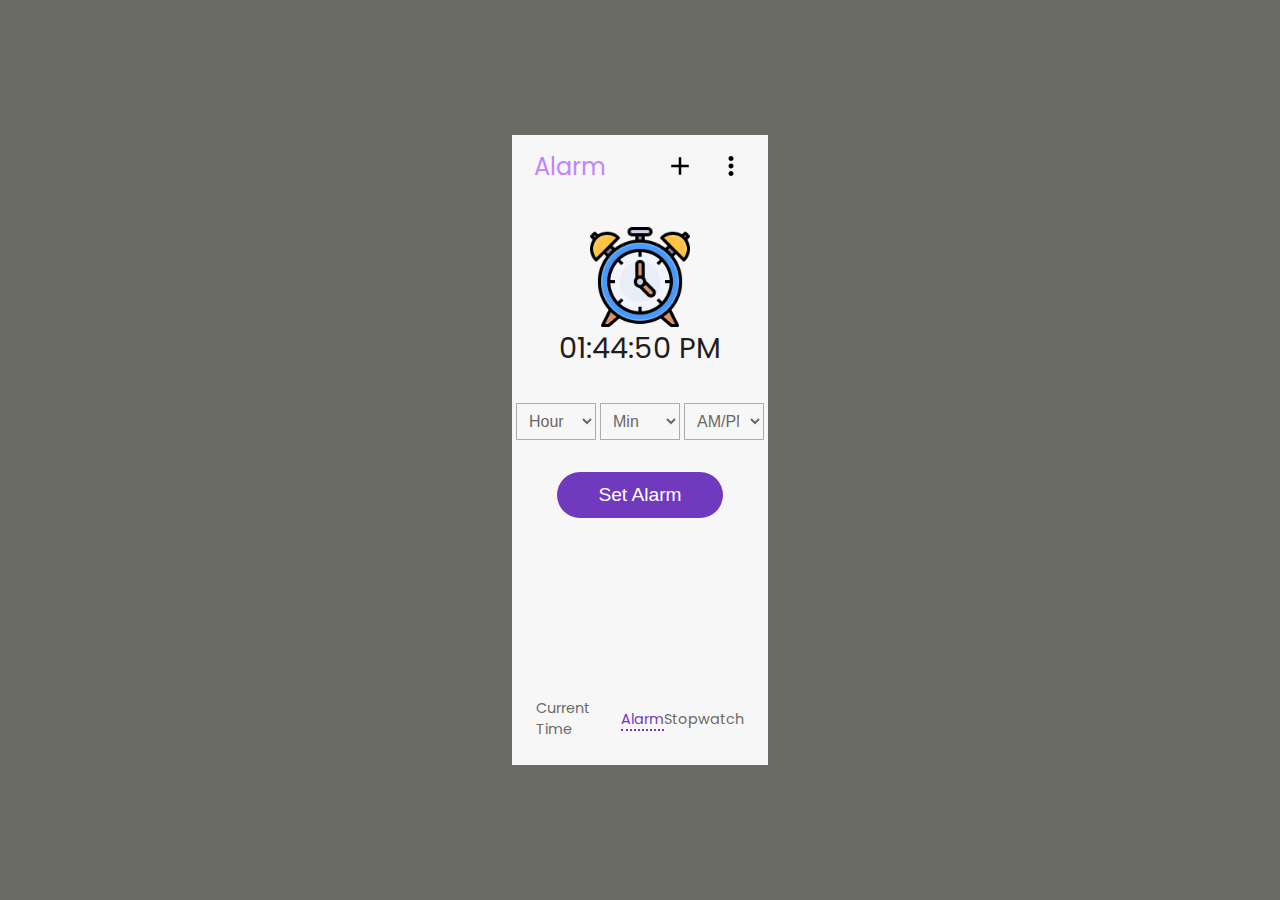
==== alarm.html @ 96140b9c "clock-app" ====
<!DOCTYPE html>
<html lang="en">
  <head>
    <meta charset="UTF-8" />
    <meta name="viewport" content="width=device-width, initial-scale=1.0" />
    <link rel="icon" type="image/svg+xml" href="/clock.svg" />
    <link rel="stylesheet" href="style.css" />
    <title>Clock</title>
  </head>
  <body>
    <div id="app">
      <section class="alarm area" id="clock">
        <div class="alarm-nav">
          <span class="title">Alarm</span>
          <div class="alarm-button-list">
            <button class="add-btn">
              <img src="./public/add.svg" />
            </button>
            <button class="more-btn" id="more-btn">
              <img src="./public/more.svg" />

              <!-- aftar click  -->
              <div class="delete-btn" id="delete-btn">Delete</div>
            </button>
          </div>
        </div>

        <div class="set-alarm">
          <img class="alarm-clock-img" src="./public/alarm-clock.svg" />
          <p class="time">
            <span class="hour">04</span>
            :<span class="min">36</span> :<span>44</span>
            <span class="format">PM</span>
          </p>
          <div class="select-option">
            <select type="text" class="select-hour">
              <option>Hour</option>
            </select>

            <select class="select-min">
              <option>Min</option>
            </select>

            <select class="select-format">
              <option>AM/PM</option>
            </select>
          </div>

          <button class="set-alarm-btn">Set Alarm</button>
        </div>

        <nav class="clock-nav">
          <ul class="nav-list">
            <li class="nav-item">
              <a class="nav-link" href="./index.html">Current Time</a>
            </li>
            <li class="nav-item">
              <a class="nav-link active" href="./alarm.html">Alarm</a>
            </li>
            <li class="nav-item">
              <a class="nav-link" href="./stopwatch.html">Stopwatch</a>
            </li>
          </ul>
        </nav>
      </section>
    </div>

    <script src="./alarm.js"></script>
    <!-- <script type="module" src="/main.js"></script> -->
  </body>
</html>
---- style.css ----
@import url("https://fonts.googleapis.com/css2?family=Hanken+Grotesk:wght@400;500;600;700;800&family=Inter:wght@400;700&family=Kumbh+Sans:wght@400;500;600;700;800;900&family=Montserrat:wght@400;500;600;700;800;900&family=Open+Sans:wght@300;400;500;600;700;800&family=Outfit:wght@300;400;500;600;700;800;900&family=Overpass:wght@400;500;600;700;800;900&family=Poppins:wght@100;200;300;400;500;600;700;800&family=Raleway:wght@400;700&family=Red+Hat+Display:wght@400;500;600;700;900&family=Roboto:ital,wght@0,100;0,300;0,400;0,500;0,700;0,900;1,500&display=swap");

:root {
  --app-clr: #f7f7f7;
  --txt-clr-light: #fff;
  --txt-clr-dark: #1f1d1d;
  --txt-clr-neutral: #6b6b66;
  --txt-clr-hover: ##8a58d8;
  --btn-clr: #713abe;
  --btn-hover-clr: #c384fd;

  line-height: 1.5;
  font-weight: 400;

  color: rgba(255, 255, 255, 0.87);
  font-synthesis: none;
  text-rendering: optimizeLegibility;
  -webkit-font-smoothing: antialiased;
  -moz-osx-font-smoothing: grayscale;
  -webkit-text-size-adjust: 100%;
}

* {
  margin: 0;
  padding: 0;
  box-sizing: border-box;
}

button {
  cursor: pointer;
  transition: width 0.3s;
  -webkit-transition: width 0.3s;
  -moz-transition: width 0.3s;
  -ms-transition: width 0.3s;
  -o-transition: width 0.3s;
}

body {
  font-family: "Poppins", sans-serif;
  font-size: 15px;
  color: var(--txt-clr-dark);
}

#app {
  background: #6b6b66;
  position: relative;
  width: 100%;
  height: 100vh;
  display: flex;
  align-items: center;
  justify-content: center;
}

#clock {
  width: 20vw;
  height: 70vh;
  background: var(--app-clr);

  position: relative;

  @media (max-width: 900px) {
    width: 100%;
    height: 85dvh;
  }
}

/* style for current date and time */

.crt-time {
  text-align: center;
  margin-top: 3rem;
  font-size: 1.8rem;
  font-weight: 600;

  color: var(--btn-hover-clr);
}
.current-clock {
  width: 100%;
  height: 70%;
  display: flex;
  flex-direction: column;
  align-items: center;
  justify-content: center;
}

.current-time {
  font-size: 2rem;
  color: var(--txt-clr-dark);
}

.current-date {
  display: block;
  color: #1f1d1d;
}

/* style for app navbar  */

.clock-nav {
  position: absolute;
  bottom: 0;
  width: 100%;
}

.nav-list {
  display: flex;
  justify-content: space-around;
  align-items: center;
  padding: 1.5rem;
}

.nav-item {
  list-style: none;

  font-size: 0.9rem;
  font-weight: 400;
  cursor: pointer;
}

.nav-item a {
  color: var(--txt-clr-neutral);
  text-decoration: none;
}

.active {
  color: var(--btn-clr) !important;
  border-bottom: 2px dotted var(--btn-clr);
}

.nav-link:hover {
  color: var(--btn-clr);
  border-bottom: 2px dotted var(--btn-clr);
}

/* style for  alarm section  */
.alarm {
  width: 100%;
  height: 100dvh;
  display: flex;
  flex-direction: column;

  align-items: center;
}

.alarm-nav {
  width: 100%;
  height: 4rem;

  display: flex;
  align-items: center;
  justify-content: space-between;
  padding: 1.4rem;
  color: var(--txt-clr-dark);
}

.title {
  font-size: 1.5rem;
  color: var(--btn-hover-clr);
}

.alarm-button-list {
  display: flex;
  justify-content: center;
  align-items: center;
}

.alarm-button-list button {
  background: none;
  border: none;
  outline: none;
  padding-left: 1.3rem;
  cursor: pointer;
}

.alarm-button-list button img {
  width: 30px;
}

.delete-btn {
  margin-top: 0.3rem;
  position: absolute;
  top: 0;
  right: 0;
  z-index: 999;
  display: none;
  width: 150px;
  padding: 0.8rem;
  background: #ffffff;
  font-size: 1rem;
  border-radius: 10vmax;
  -webkit-border-radius: 10vmax;
  -moz-border-radius: 10vmax;
  -ms-border-radius: 10vmax;
  -o-border-radius: 10vmax;
}

.alarm-clock-img {
  margin-top: 2rem;
  width: 100px;
}

.set-alarm {
  width: 100%;
  height: 50%;
  display: flex;
  flex-direction: column;
  align-items: center;
  justify-content: center;
}

.time {
  color: var(--txt-clr-dark);
  font-size: 1.8rem;
}

.select-option {
  margin-block: 2rem;
}

select {
  color: #696966;
  width: 80px;
  padding: 0.5rem;
  font-size: 1rem;
  background: none;
  outline: none;
  border: 1px solid #adadaa;
}

.set-alarm-btn {
  width: 65%;
  padding: 12px 30px;
  font-size: 1.2rem;
  font-weight: 500;
  background: var(--btn-clr);
  color: var(--txt-clr-light);
  border: none;

  border-radius: 10vmax;
  -webkit-border-radius: 10vmax;
  -moz-border-radius: 10vmax;
  -ms-border-radius: 10vmax;
  -o-border-radius: 10vmax;
}

.set-alarm-btn:hover {
  background: var(--btn-hover-clr);
  color: #ffffff;
}

/* style for stop watch */

.stop-title {
  font-size: 1.8rem;
  font-weight: 700;
  color: var(--btn-hover-clr) !important;
}

.stop-section {
  display: flex;
}

.stop-time {
  color: var(--txt-clr-dark);
  font-size: 2rem;
}

.stop-watch {
  width: 100%;
  display: flex;
  flex-direction: column;
  align-items: center;
  justify-content: center;
  gap: 4rem;
}

.stop-btn {
  padding: 12px 30px;
  font-size: 1.1rem;
  font-weight: 00;
  background: var(--btn-clr);
  color: var(--txt-clr-light);
  border: none;

  border-radius: 10vmax;
  -webkit-border-radius: 10vmax;
  -moz-border-radius: 10vmax;
  -ms-border-radius: 10vmax;
  -o-border-radius: 10vmax;
}

.stop-btn:hover {
  background: var(--btn-hover-clr);
}
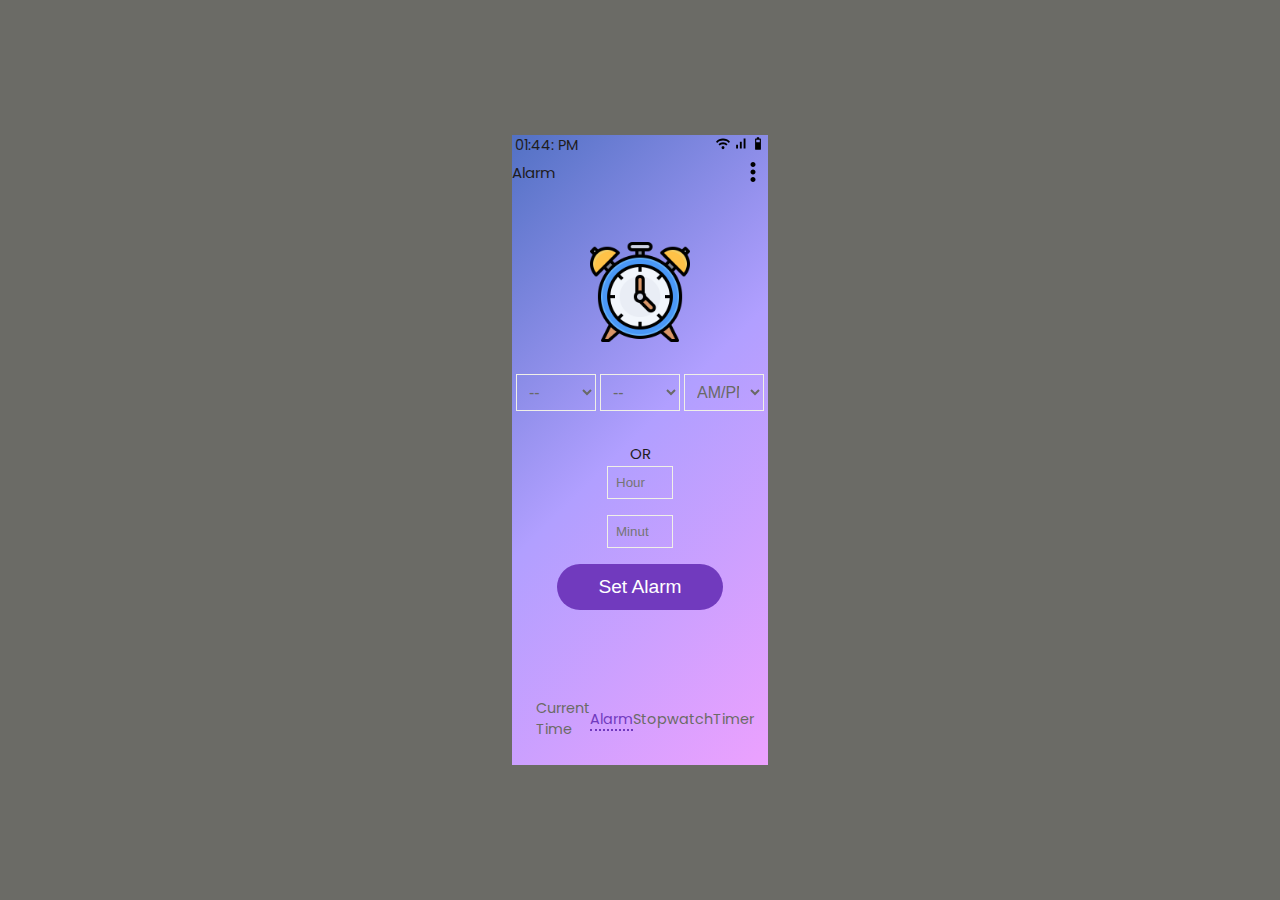
==== commit 446fb380: "clock-app" ====
--- a/alarm.html
+++ b/alarm.html
@@ -9,13 +9,35 @@
   </head>
   <body>
     <div id="app">
+      
       <section class="alarm area" id="clock">
+
+    
+        <header>
+          <div class="top-nav">
+            <p class="top-nav-time time" id="top-nav-time" ></p>
+            <ul>
+              <li>
+                <img src="public/wifi.svg">
+              </li>
+              <li>
+                <img src="public/signal.svg">
+              </li>
+              <li class="bettery">
+              
+                <img src="public/battery.svg">
+              </li>
+              <li></li>
+            </ul>
+          </div>
+        </header>
+
         <div class="alarm-nav">
           <span class="title">Alarm</span>
           <div class="alarm-button-list">
-            <button class="add-btn">
+            <!-- <button class="add-btn">
               <img src="./public/add.svg" />
-            </button>
+            </button> -->
             <button class="more-btn" id="more-btn">
               <img src="./public/more.svg" />
 
@@ -27,24 +49,28 @@
 
         <div class="set-alarm">
           <img class="alarm-clock-img" src="./public/alarm-clock.svg" />
-          <p class="time">
+          <!-- <p class="time">
             <span class="hour">04</span>
             :<span class="min">36</span> :<span>44</span>
             <span class="format">PM</span>
-          </p>
+          </p> -->
           <div class="select-option">
             <select type="text" class="select-hour">
-              <option>Hour</option>
+              <option>--</option>
             </select>
 
             <select class="select-min">
-              <option>Min</option>
+              <option>--</option>
             </select>
 
             <select class="select-format">
               <option>AM/PM</option>
             </select>
           </div>
+          <span id="or">OR</span>
+
+          <input class="alarm-input" type="number" id="hourInput" placeholder="Hour" min="1" max="12">
+          <input class="alarm-input" type="number" id="minuteInput" placeholder="Minute" min="0" max="59">
 
           <button class="set-alarm-btn">Set Alarm</button>
         </div>
@@ -60,12 +86,16 @@
             <li class="nav-item">
               <a class="nav-link" href="./stopwatch.html">Stopwatch</a>
             </li>
+            <li class="nav-item">
+              <a href="./timer.html">Timer</a>
+            </li>
           </ul>
         </nav>
       </section>
     </div>
 
     <script src="./alarm.js"></script>
+    
     <!-- <script type="module" src="/main.js"></script> -->
   </body>
 </html>
--- a/style.css
+++ b/style.css
@@ -55,6 +55,7 @@
   width: 20vw;
   height: 70vh;
   background: var(--app-clr);
+  background-image: linear-gradient(-225deg, #5271C4 0%, #B19FFF 48%, #ECA1FE 100%);
 
   position: relative;
 
@@ -84,7 +85,7 @@
 }
 
 .current-time {
-  font-size: 2rem;
+  font-size: 4rem;
   color: var(--txt-clr-dark);
 }
 
@@ -143,18 +144,18 @@
 
 .alarm-nav {
   width: 100%;
-  height: 4rem;
+ 
 
   display: flex;
   align-items: center;
   justify-content: space-between;
-  padding: 1.4rem;
+  
   color: var(--txt-clr-dark);
 }
 
 .title {
-  font-size: 1.5rem;
-  color: var(--btn-hover-clr);
+  width: 30px;
+  color: var(--txt-clr-dark);
 }
 
 .alarm-button-list {
@@ -200,7 +201,7 @@
 
 .set-alarm {
   width: 100%;
-  height: 50%;
+  height: 70%;
   display: flex;
   flex-direction: column;
   align-items: center;
@@ -223,7 +224,7 @@
   font-size: 1rem;
   background: none;
   outline: none;
-  border: 1px solid #adadaa;
+  border: 1px solid #f0f0e7;
 }
 
 .set-alarm-btn {
@@ -247,16 +248,22 @@
   color: #ffffff;
 }
 
+.alarm-input {
+  padding: 0.5rem;
+  margin-bottom: 1rem;
+  background:none;
+  border: 1px solid #f0f0e7;
+  outline: none;
+}
 /* style for stop watch */
 
-.stop-title {
-  font-size: 1.8rem;
-  font-weight: 700;
-  color: var(--btn-hover-clr) !important;
-}
+
+
 
 .stop-section {
   display: flex;
+  flex-direction: column;
+
 }
 
 .stop-time {
@@ -266,6 +273,7 @@
 
 .stop-watch {
   width: 100%;
+  height: 100%;
   display: flex;
   flex-direction: column;
   align-items: center;
@@ -291,3 +299,63 @@
 .stop-btn:hover {
   background: var(--btn-hover-clr);
 }
+
+
+
+
+/* css for top nav  */
+header {
+  width: 100%;
+}
+
+.top-nav {
+  width: 100%;
+  height: 100%;
+  display: flex;
+  align-items: center; 
+  justify-content: space-between;
+}
+
+.top-nav-time {
+  font-size: 0.9rem;
+  padding-left: 3px;
+}
+
+.top-nav ul {
+  display: flex;
+  align-items: center;
+}
+
+.top-nav ul li {
+  list-style:  none;
+  padding-left: 3px;
+  font-size: 0.7rem;
+}
+
+.battery {
+  display: flex;
+  align-items: center;
+}
+
+.top-nav ul li img {
+  width: 0.9rem;
+  
+}
+
+
+
+/* style for timer  */
+
+.timer-container {
+  height: 80%;
+  width: 100%;
+  display: flex;
+  justify-content: center;
+  align-items: center;
+  flex-direction: column;
+}
+
+
+#count-down {
+  font-size: 2.2rem;
+}